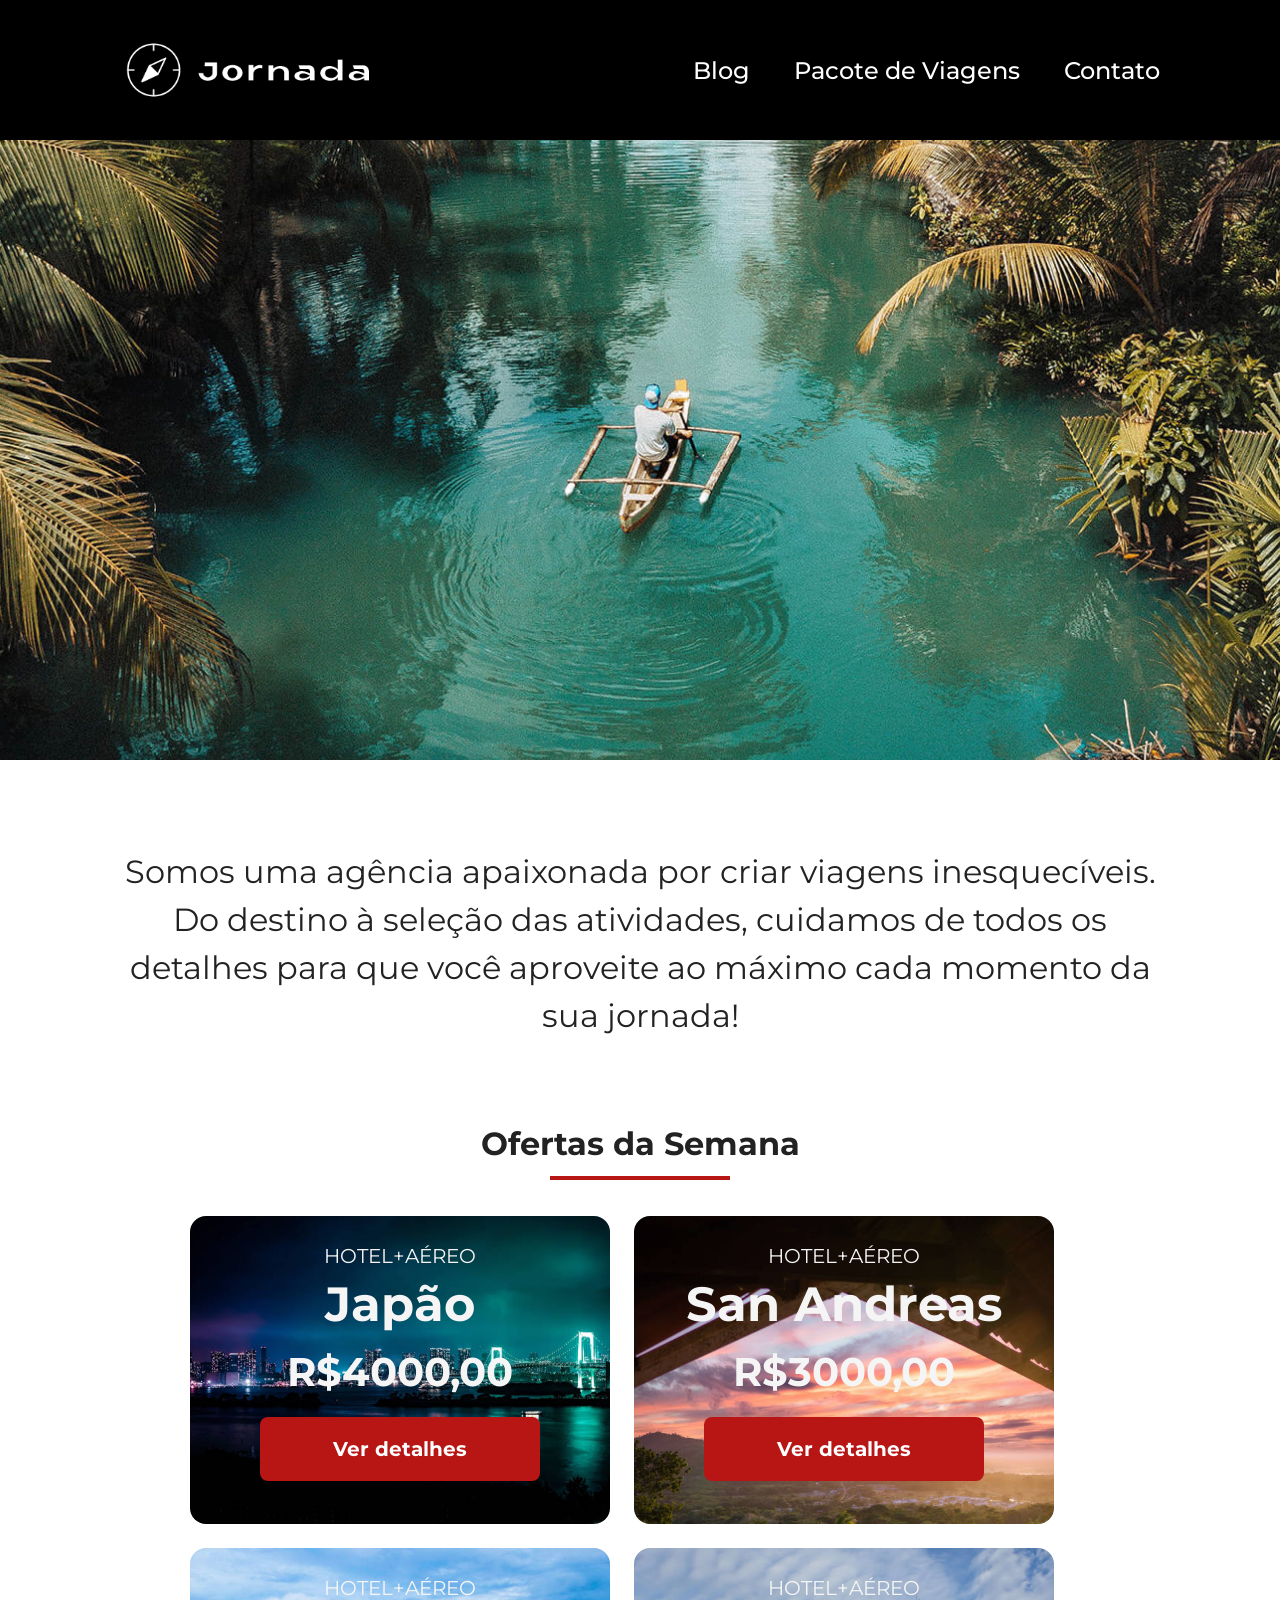
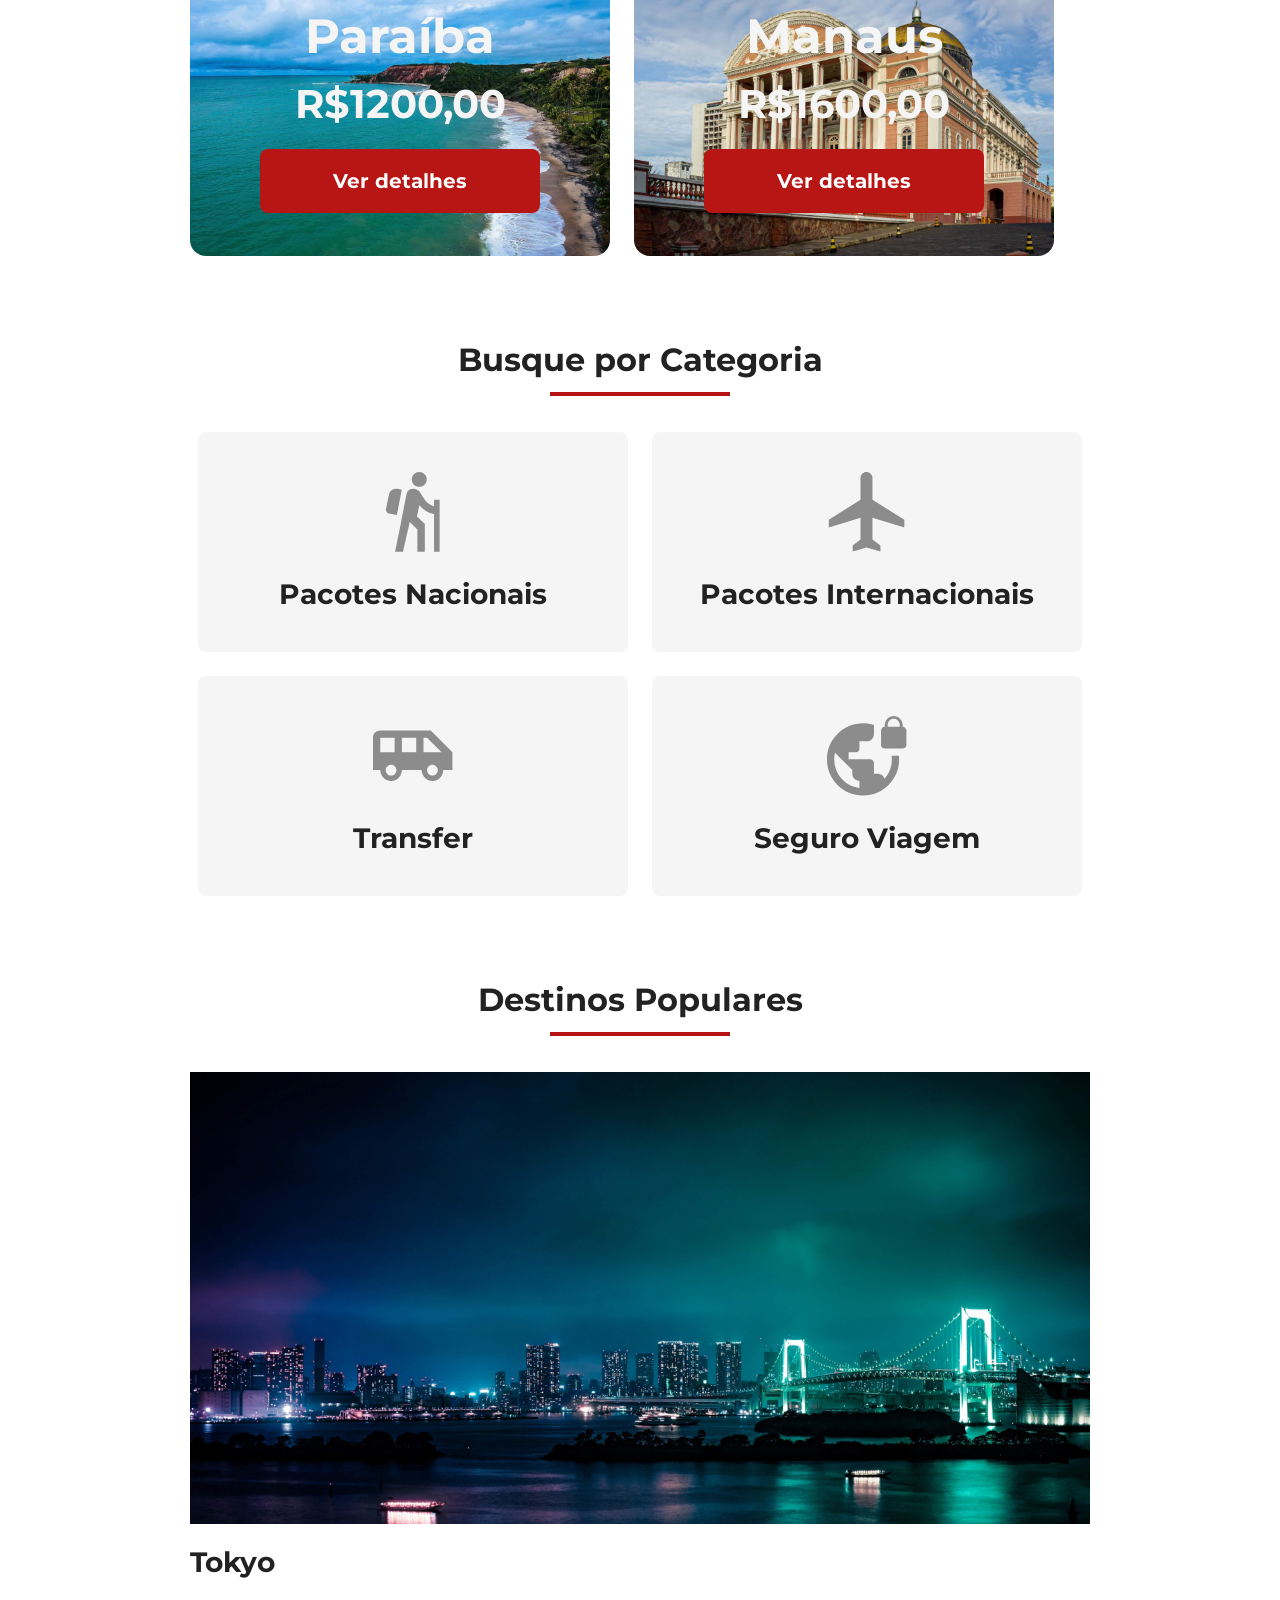
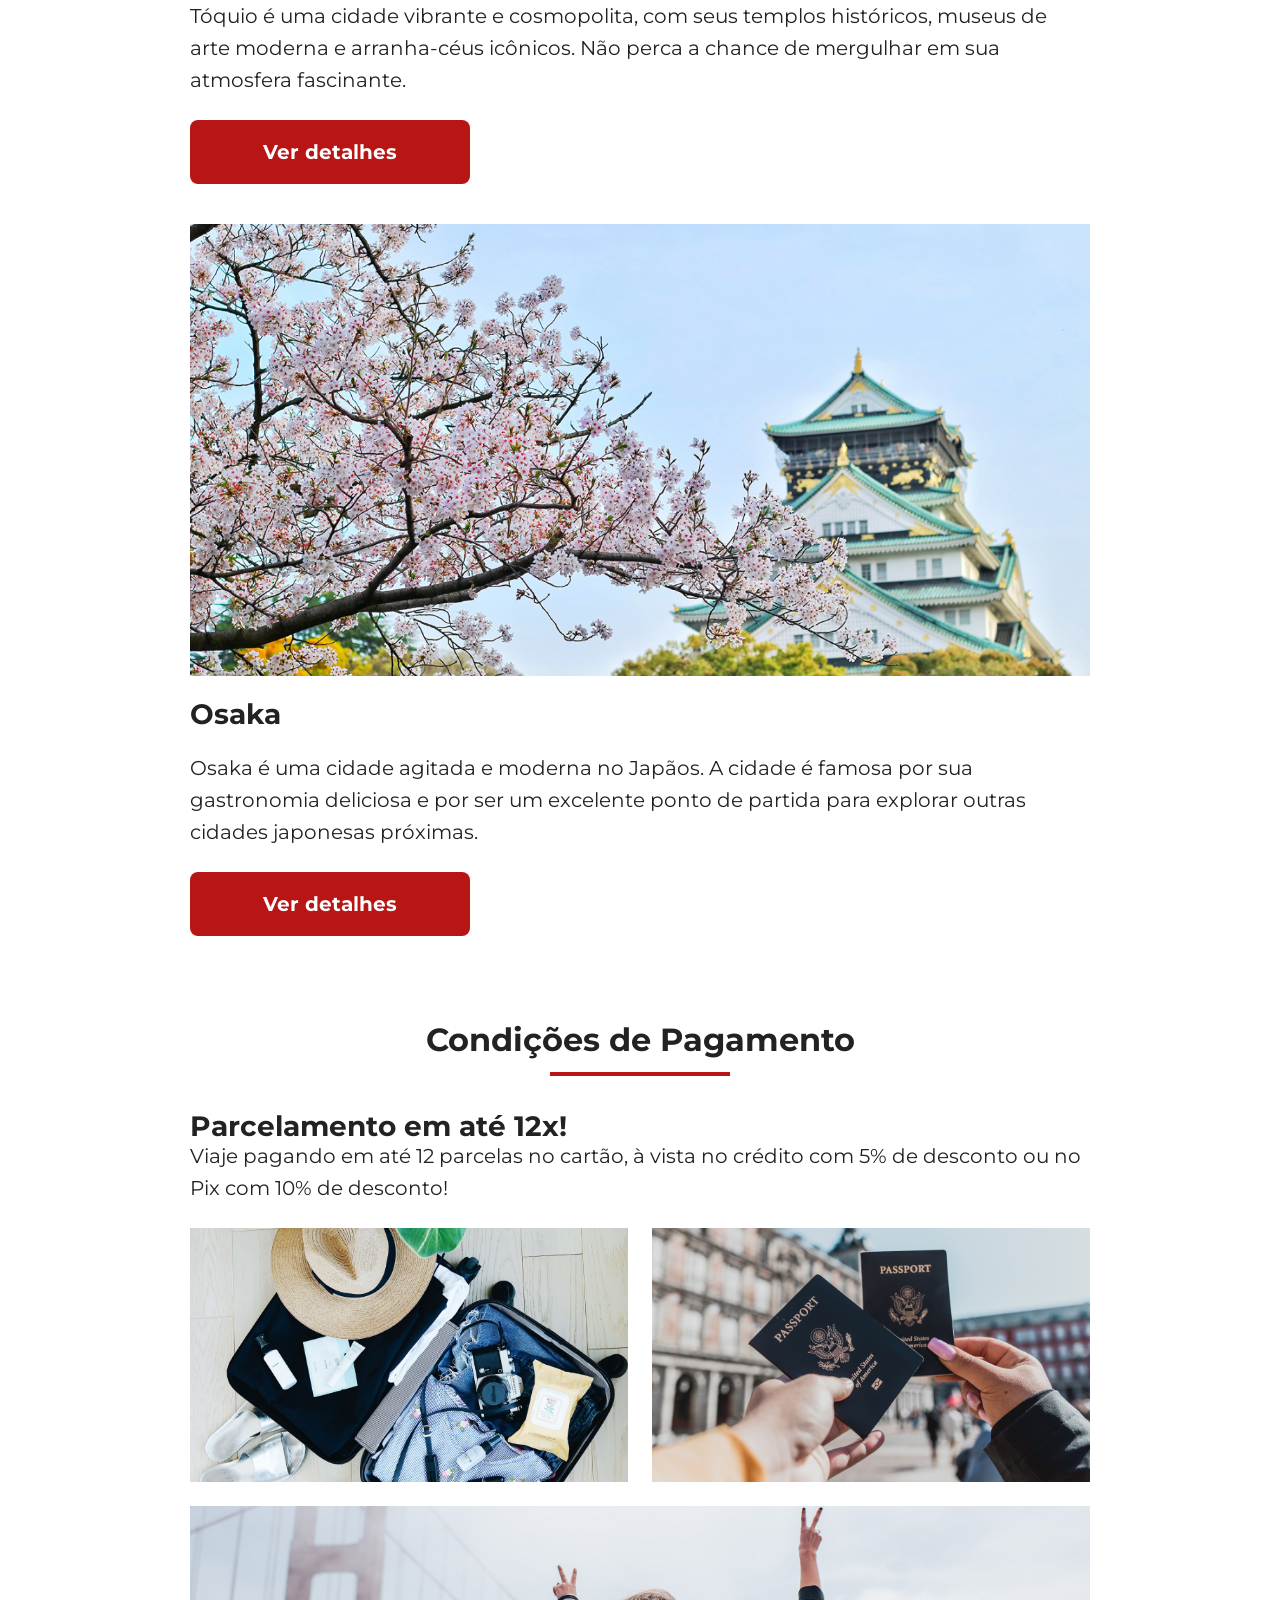
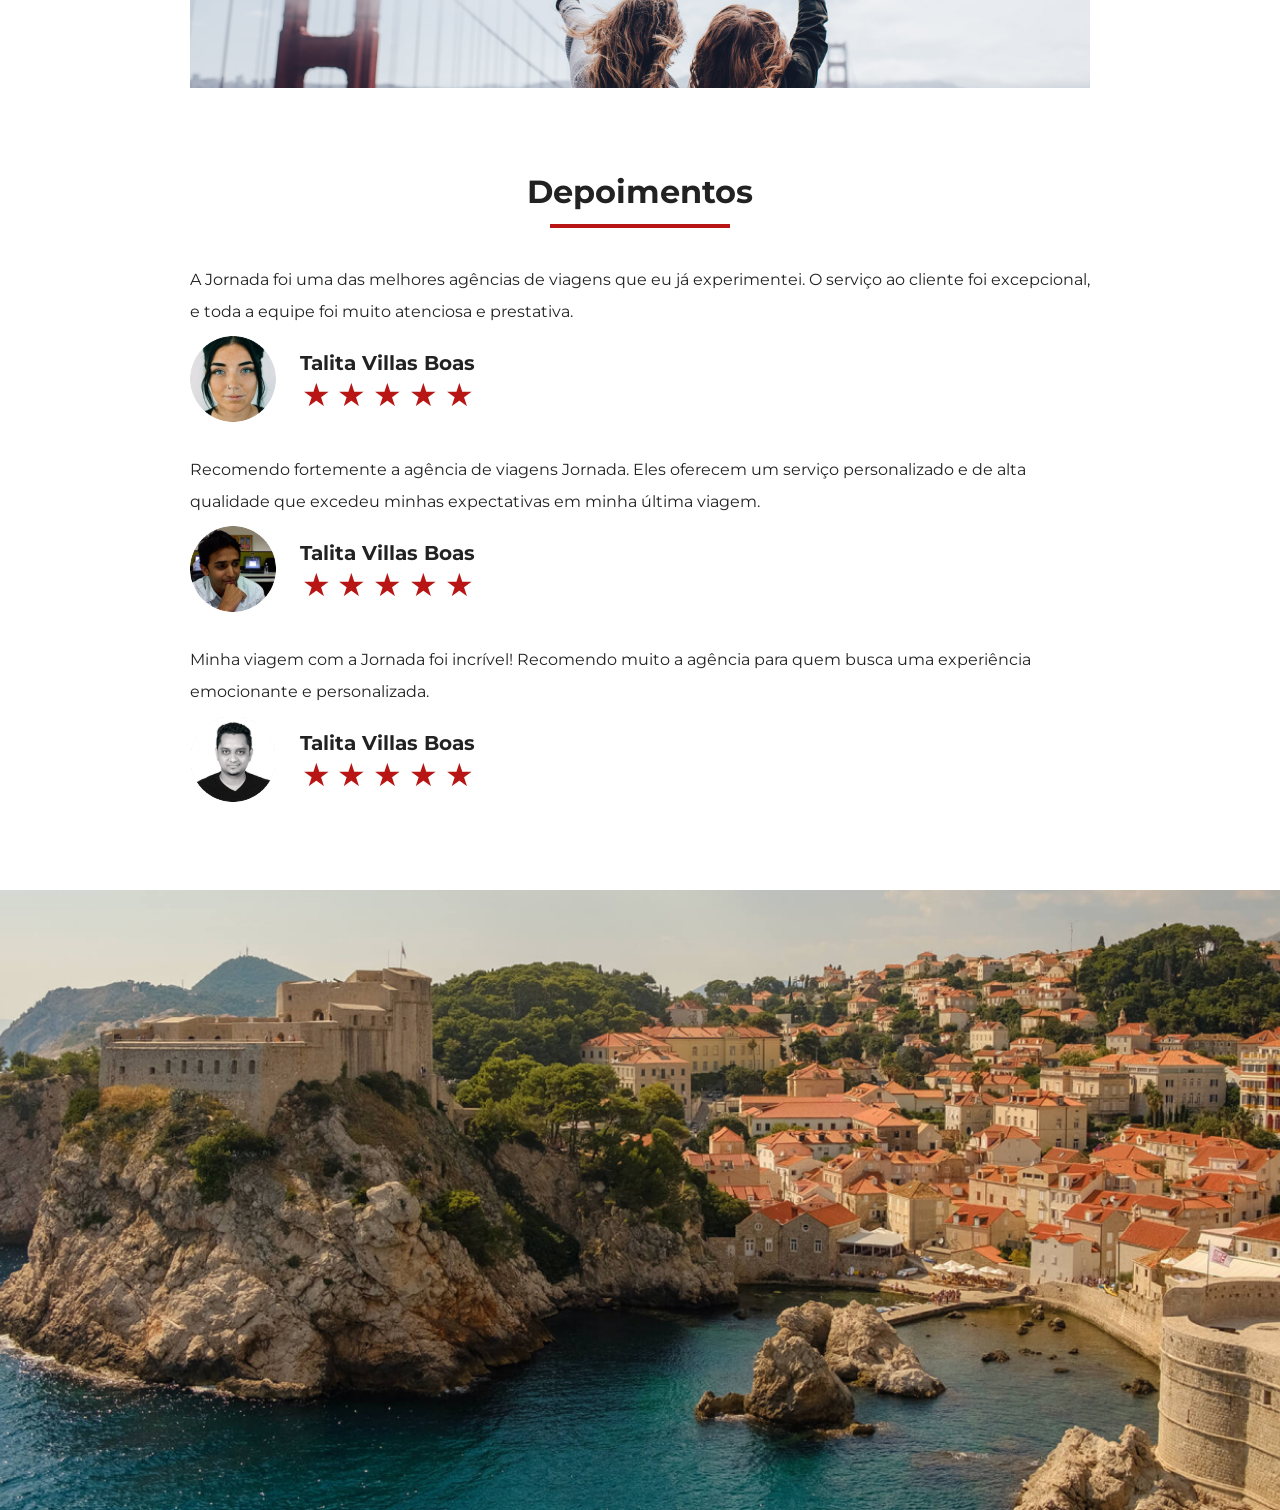
==== index.html @ 683bde2a "Adiciona hero-footer" ====
<!doctype html>
<html lang="pt-br">
  <head>
    <meta charset="UTF-8" />
    <meta name="viewport" content="width=device-width, initial-scale=1.0" />
    <link rel="stylesheet" href="./assets/css/reset.css" />
    <link rel="stylesheet" href="./assets/css/style.css" />
    <title>Jornadas Viagens</title>
  </head>
  <body>
    <header class="main-header">
      <a href="index.html" title="Voltar para a pagina inicial">
        <img
          class="logo-mobile"
          src="./assets/img/header-and-footer/Símbolo_white.png"
          alt="Bussula da logo Jornada Viagens na cor branca"
        />
        <img
          class="logo-desktop"
          src="./assets/img/header-and-footer/Logo-white.png"
          alt="Bussula da logo Jornada Viagens na cor branca"
        />
      </a>
      <div class="navigation-menu">
        <label for="menu"
          ><img src="./assets/img/header-and-footer/Menu-branco.png" alt="Menu"
        /></label>
        <input type="checkbox" id="menu" hidden />
        <nav>
          <ul class="list-links">
            <li>
              <a href="blog.html" target="_blank" title="Acessar Blog">Blog</a>
            </li>
            <li>
              <a
                href="pacotes.html"
                target="_blank"
                title="Acessar Pacotes de Viagens"
                >Pacote de Viagens</a
              >
            </li>
            <li>
              <a href="contato.html" target="_blank" title="Acessar Contato"
                >Contato</a
              >
            </li>
          </ul>
        </nav>
      </div>
    </header>
    <main>
      <section class="hero">
        <div class="hero-img"></div>
        <h2 class="content-text">
          Somos uma agência apaixonada por criar viagens inesquecíveis. Do
          destino à seleção das atividades, cuidamos de todos os detalhes para
          que você aproveite ao máximo cada momento da sua jornada!
        </h2>
      </section>
      <section class="ofertas">
        <div class="section-title">
          <h2>Ofertas da Semana</h2>
          <hr />
        </div>
        <div class="cards-ofertas">
          <article class="cards japao">
            <header>
              <p>HOTEL+AÉREO</p>
              <h3>
                Japão <br />
                <span>R$4000,00</span>
              </h3>
            </header>
            <footer>
              <a href="#" class="button">Ver detalhes</a>
            </footer>
          </article>
          <article class="cards san-andreas">
            <header>
              <p>HOTEL+AÉREO</p>
              <h3>
                San Andreas <br />
                <span>R$3000,00</span>
              </h3>
            </header>
            <footer>
              <a href="#" class="button">Ver detalhes</a>
            </footer>
          </article>
          <article class="cards paraiba">
            <header>
              <p>HOTEL+AÉREO</p>
              <h3>
                Paraíba <br />
                <span>R$1200,00</span>
              </h3>
            </header>
            <footer>
              <a href="#" class="button">Ver detalhes</a>
            </footer>
          </article>
          <article class="cards manaus">
            <header>
              <p>HOTEL+AÉREO</p>
              <h3>
                Manaus <br />
                <span>R$1600,00</span>
              </h3>
            </header>
            <footer>
              <a href="#" class="button">Ver detalhes</a>
            </footer>
          </article>
        </div>
      </section>
      <section class="categorias">
        <div class="section-title">
          <h2>Busque por Categoria</h2>
          <hr />
        </div>
        <div class="section-cards-categoria">
          <a
            href="#"
            target="_blank"
            title="Busque pela categoria Pacotes Nacionais"
          >
            <article class="cards-categorias">
              <img
                src="./assets/img/categorias/icone-pacotes-nacionais.svg"
                alt="Ícone da categoria Pacotes Nacionais"
              />
              <h3 class="content-title">Pacotes Nacionais</h3>
            </article>
          </a>
          <a
            href="#"
            target="_blank"
            title="Busque pela categoria Pacotes Internacionais"
          >
            <article class="cards-categorias">
              <img
                src="./assets/img/categorias/icone-pacotes-interacionais.svg"
                alt="Ícone da categoria Pacotes Internacionais"
              />
              <h3 class="content-title">Pacotes Internacionais</h3>
            </article>
          </a>
          <a href="#" target="_blank" title="Busque pela categoria Transfer">
            <article class="cards-categorias">
              <img
                src="./assets/img/categorias/icone-transfer.svg"
                alt="Ícone da categoria Transfer"
              />
              <h3 class="content-title">Transfer</h3>
            </article>
          </a>
          <a
            href="#"
            target="_blank"
            title="Busque pela categoria Seguro Viagem"
          >
            <article class="cards-categorias">
              <img
                src="./assets/img/categorias/icone-seguro-viagem.svg"
                alt="Ícone da categoria Seguro Viagem"
              />
              <h3 class="content-title">Seguro Viagem</h3>
            </article>
          </a>
        </div>
      </section>
      <section class="destinos">
        <div class="section-title">
          <h2>Destinos Populares</h2>
          <hr />
        </div>
        <div class="section-destinos">
          <div>
            <article>
              <header>
                <div class="destinos-img destinos-img-tokio"></div>
                <h4 class="content-title">Tokyo</h4>
              </header>
              <p class="content-text">
                Tóquio é uma cidade vibrante e cosmopolita, com seus templos
                históricos, museus de arte moderna e arranha-céus icônicos. Não
                perca a chance de mergulhar em sua atmosfera fascinante.
              </p>
              <footer><a href="#" class="button">Ver detalhes</a></footer>
            </article>
          </div>
          <div>
            <article>
              <header>
                <div class="destinos-img destinos-img-osaka"></div>
                <h4 class="content-title">Osaka</h4>
              </header>
              <p class="content-text">
                Osaka é uma cidade agitada e moderna no Japãos. A cidade é
                famosa por sua gastronomia deliciosa e por ser um excelente
                ponto de partida para explorar outras cidades japonesas
                próximas.
              </p>
              <footer><a href="#" class="button">Ver detalhes</a></footer>
            </article>
          </div>
        </div>
      </section>
      <section class="pagamento">
        <div class="section-title">
          <h2>Condições de Pagamento</h2>
          <hr />
        </div>
        <div class="content-conteiner">
          <div class="text-content">
            <h3 class="content-title">Parcelamento em até 12x!</h3>
            <p class="content-text">
              Viaje pagando em até 12 parcelas no cartão, à vista no crédito com
              5% de desconto ou no Pix com 10% de desconto!
            </p>
          </div>
          <div class="img-content">
            <div class="img grid-primeira-linha mala"></div>
            <div class="img grid-primeira-linha passaporte"></div>
            <div class="img pessoas"></div>
          </div>
        </div>
      </section>
      <section class="depoimentos">
        <div class="section-title">
          <h2>Depoimentos</h2>
          <hr />
        </div>
        <div class="container-depoimentos">
          <article>
            <header>
              <p>
                A Jornada foi uma das melhores agências de viagens que eu já
                experimentei. O serviço ao cliente foi excepcional, e toda a
                equipe foi muito atenciosa e prestativa.
              </p>
            </header>
            <footer>
              <img
                src="./assets/img/depoimentos/avatar-talita.jpg"
                alt="foto de perfil da Talita Villas Boas"
              />
              <div class="container-perfil">
                <h4>Talita Villas Boas</h4>
                <div class="avaliacao">
                  <span class="estrelas">★</span>
                  <span class="estrelas">★</span>
                  <span class="estrelas">★</span>
                  <span class="estrelas">★</span>
                  <span class="estrelas">★</span>
                </div>
              </div>
            </footer>
          </article>
          <article>
            <header>
              <p>
                Recomendo fortemente a agência de viagens Jornada. Eles oferecem
                um serviço personalizado e de alta qualidade que excedeu minhas
                expectativas em minha última viagem.
              </p>
            </header>
            <footer>
              <img
                src="./assets/img/depoimentos/avatar-amari.jpg"
                alt="foto de perfil da Amari Salin"
              />
              <div class="container-perfil">
                <h4>Talita Villas Boas</h4>
                <div class="avaliacao">
                  <span class="estrelas">★</span>
                  <span class="estrelas">★</span>
                  <span class="estrelas">★</span>
                  <span class="estrelas">★</span>
                  <span class="estrelas">★</span>
                </div>
              </div>
            </footer>
          </article>
          <article>
            <header>
              <p>
                Minha viagem com a Jornada foi incrível! Recomendo muito a
                agência para quem busca uma experiência emocionante e
                personalizada.
              </p>
            </header>
            <footer>
              <img
                src="./assets/img/depoimentos/avatar-lauro.jpg"
                alt="foto de perfil da Lauro B. Matos"
              />
              <div class="container-perfil">
                <h4>Talita Villas Boas</h4>
                <div class="avaliacao">
                  <span class="estrelas">★</span>
                  <span class="estrelas">★</span>
                  <span class="estrelas">★</span>
                  <span class="estrelas">★</span>
                  <span class="estrelas">★</span>
                </div>
              </div>
            </footer>
          </article>
        </div>
      </section>
      <section class="hero">
        <div class="hero-img hero-footer"></div>
      </section>
    </main>
  </body>
</html>
---- assets/css/style.css ----
@import url(./reset.css);
@import url(./global.css);
@import url(./header.css);
@import url(./hero.css);
@import url(./ofertas.css);
@import url(./categorias.css);
@import url(./destinos.css);
@import url(./pagamento.css);
@import url(./depoimentos.css);
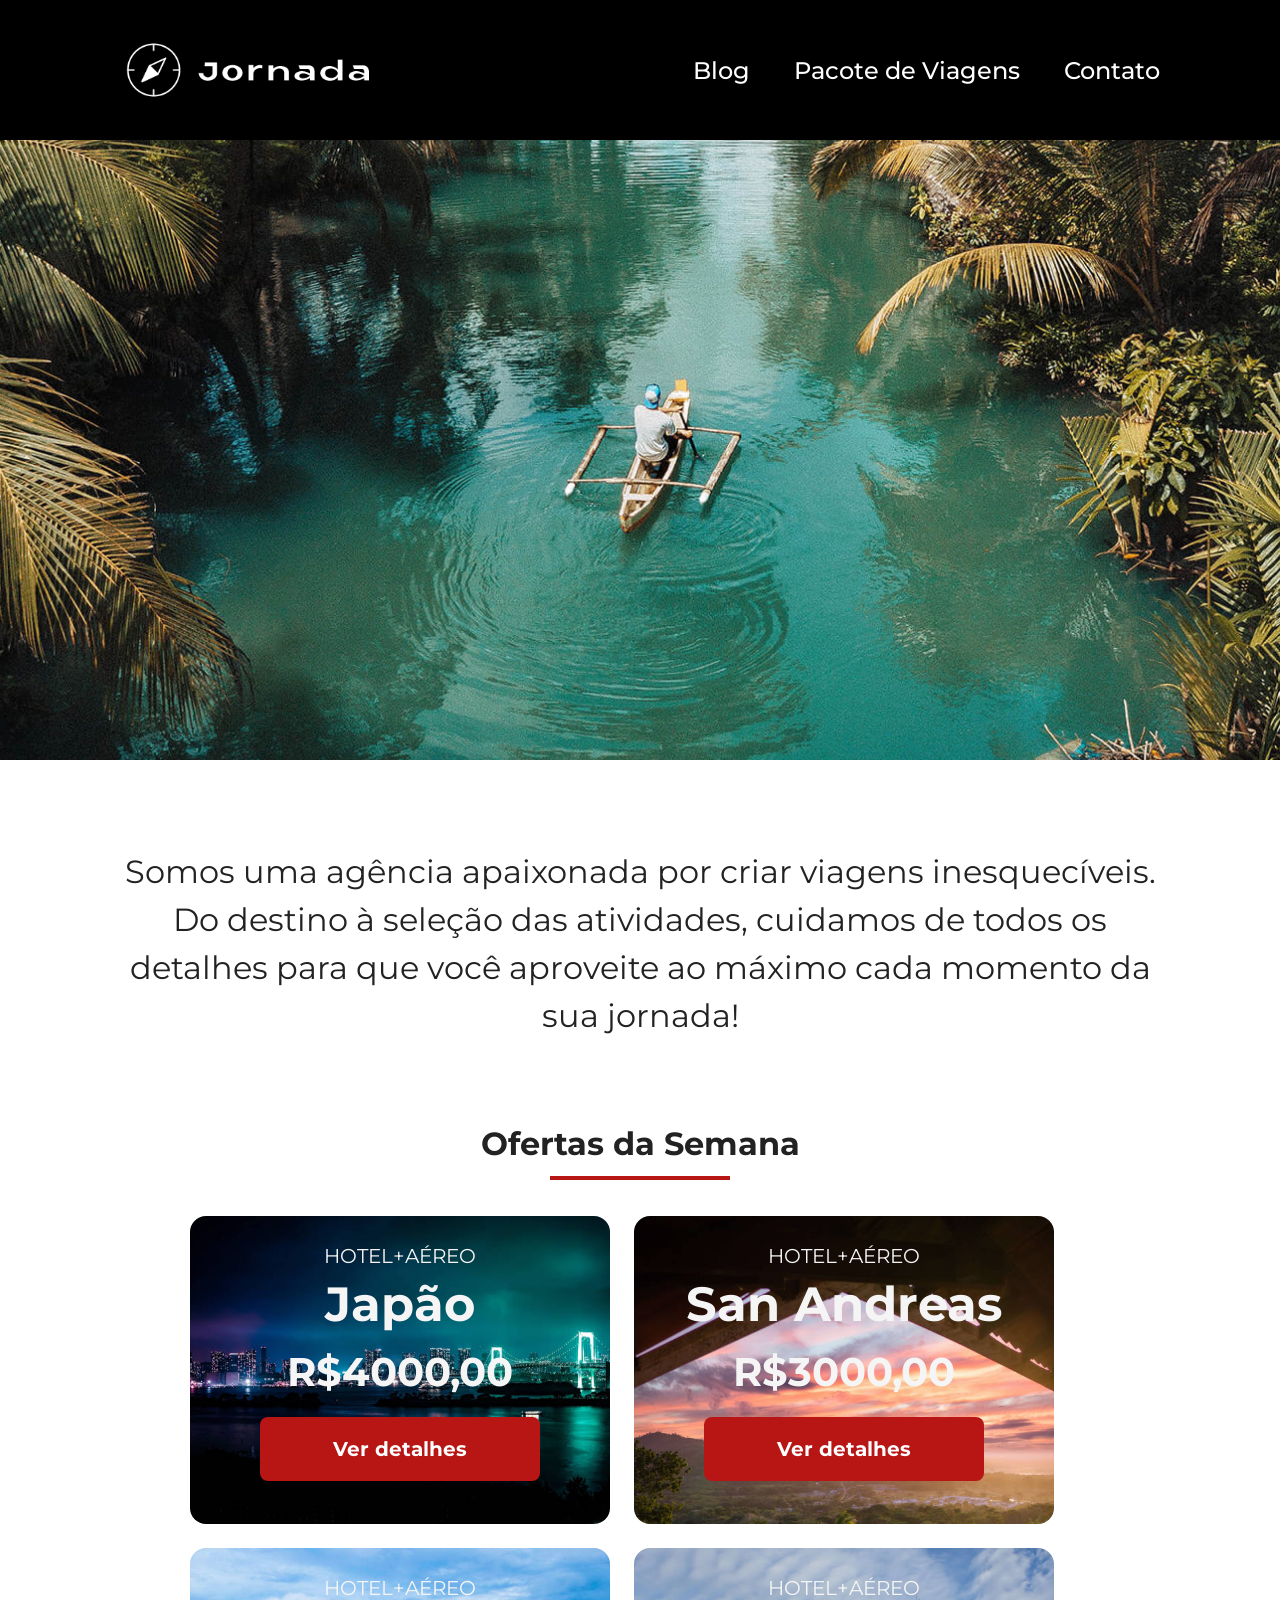
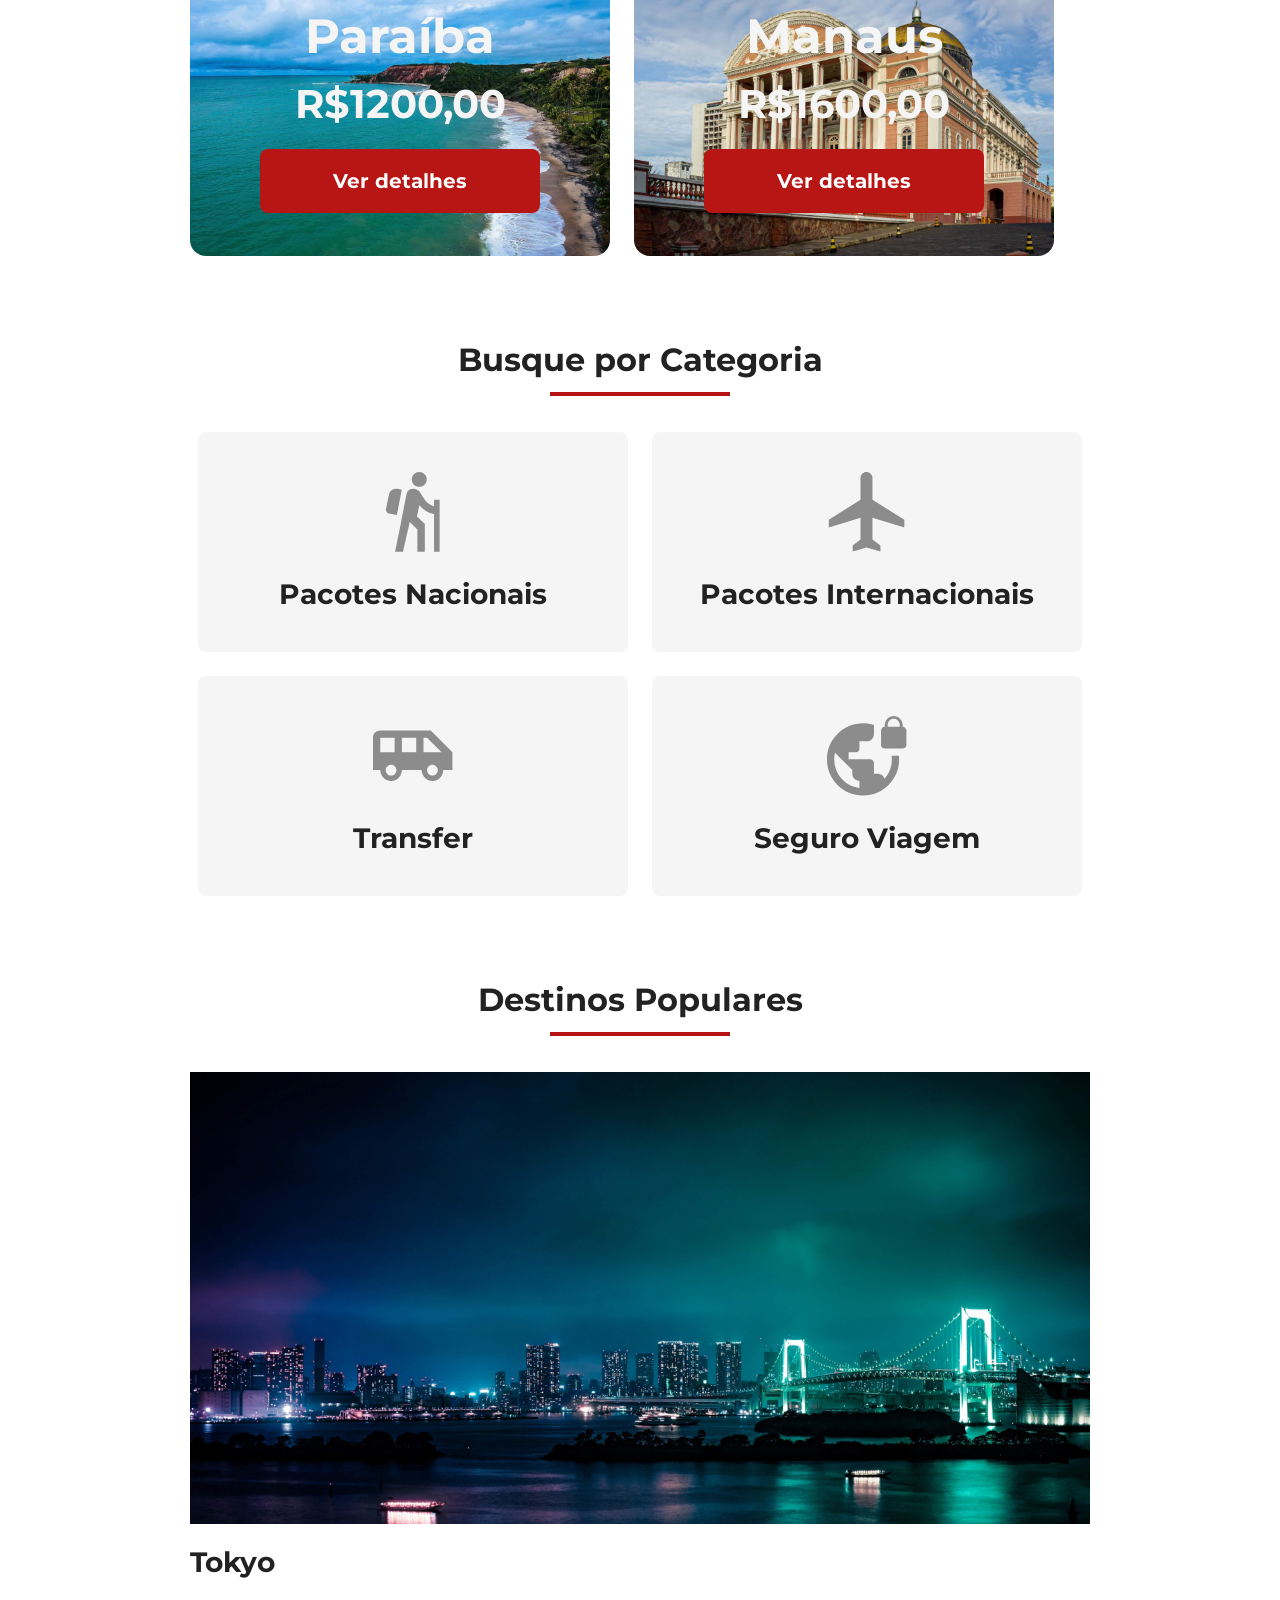
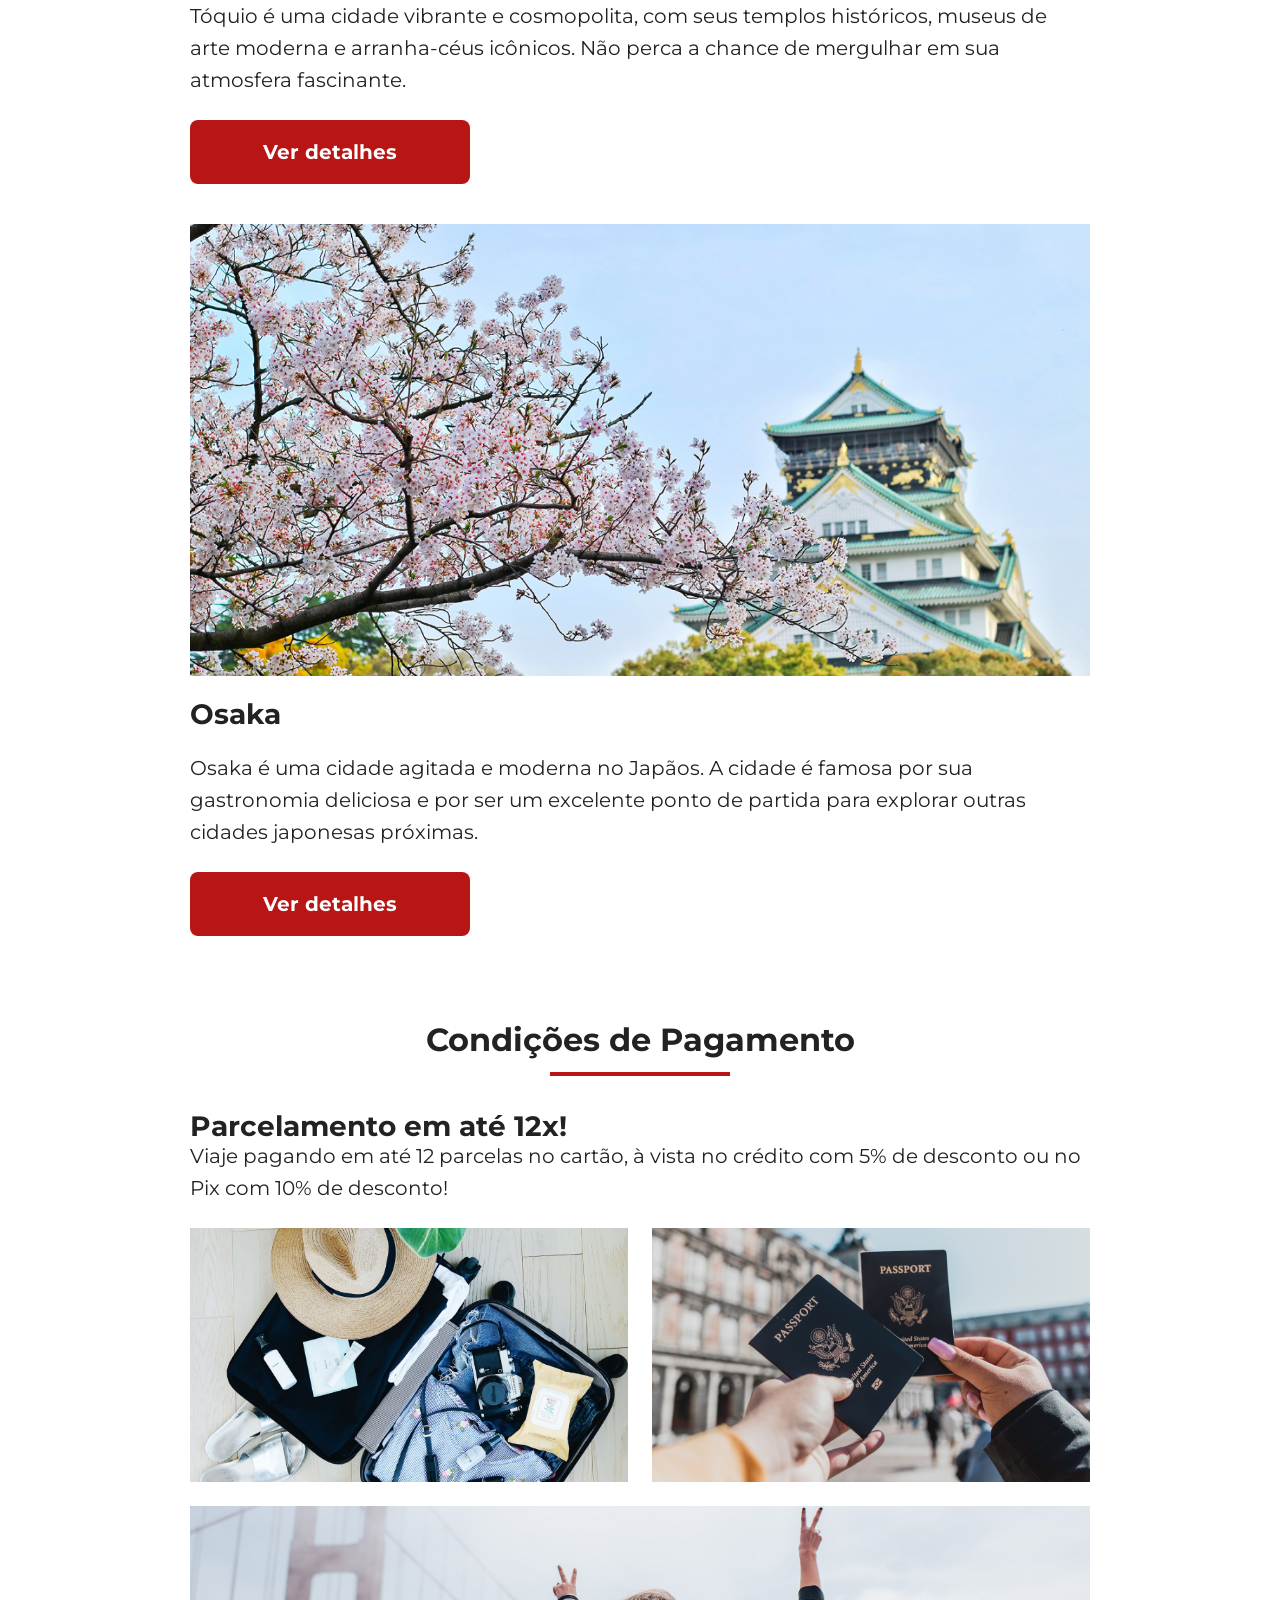
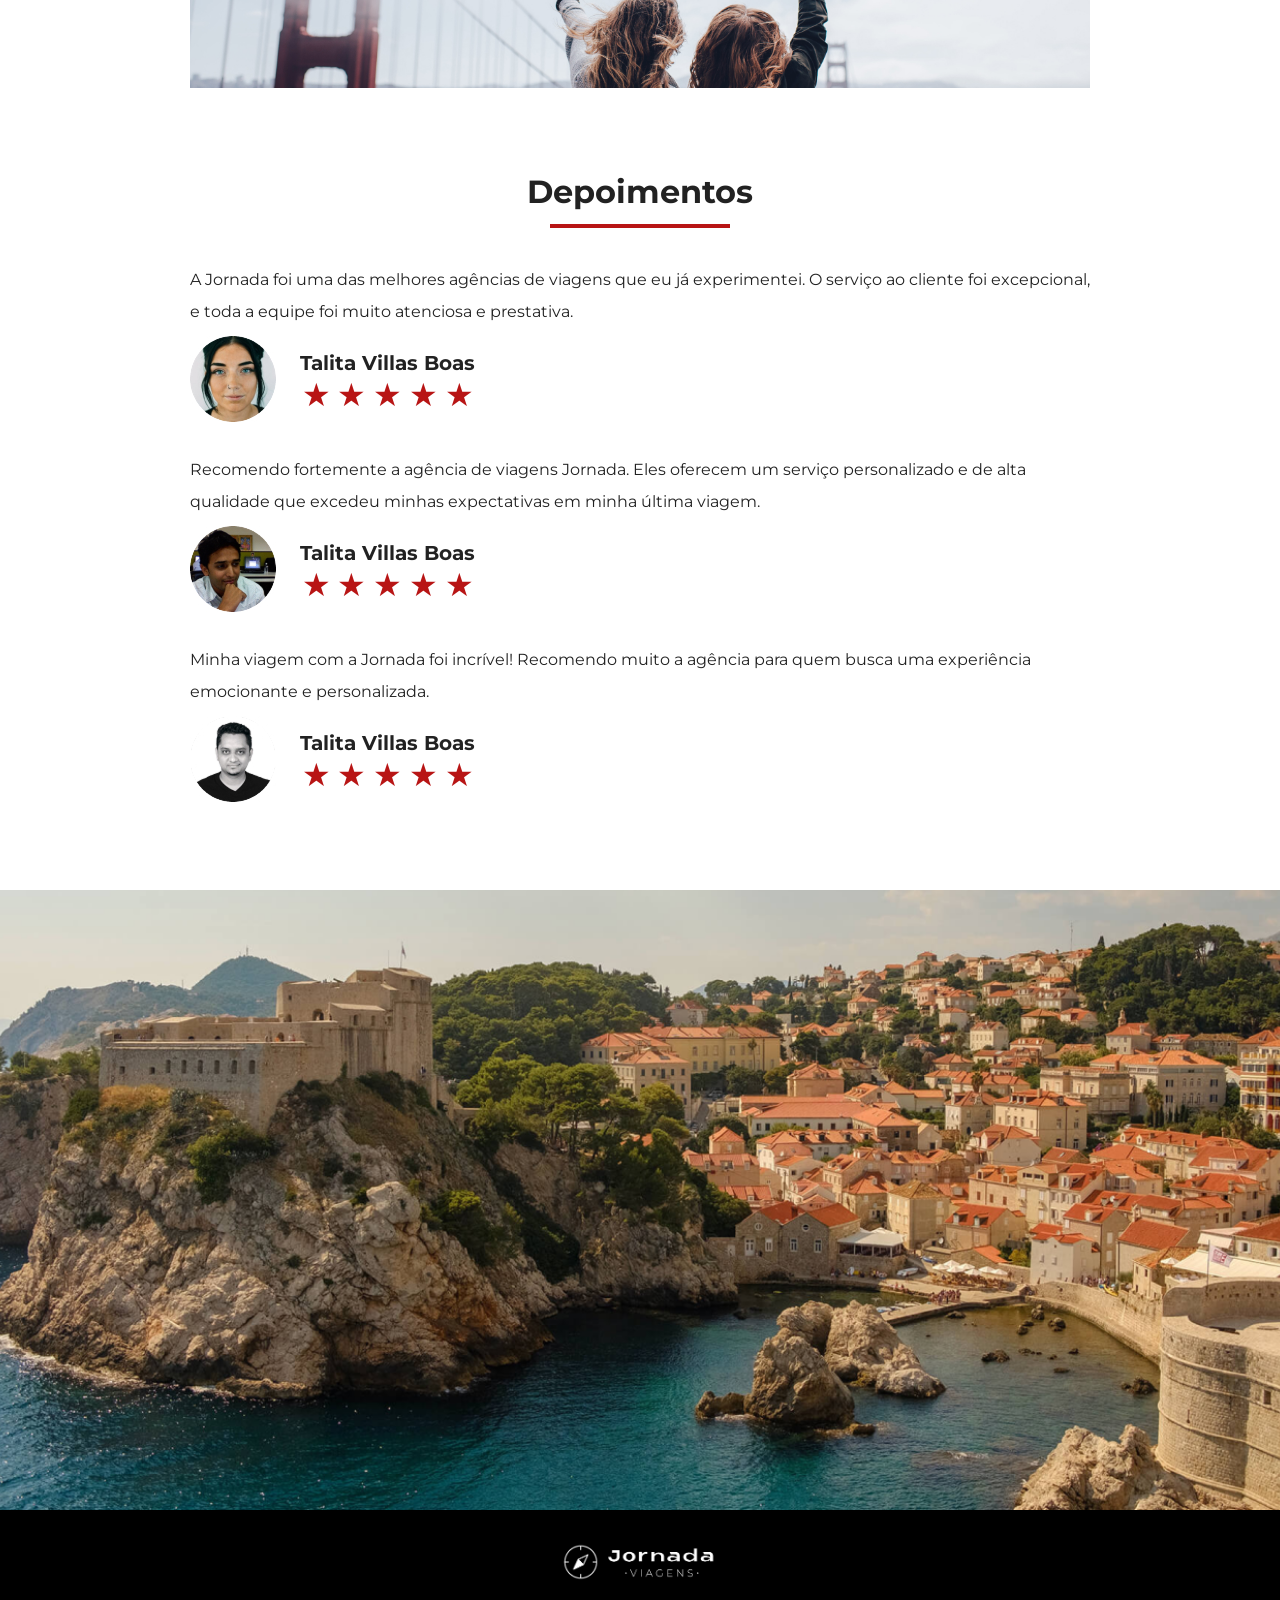
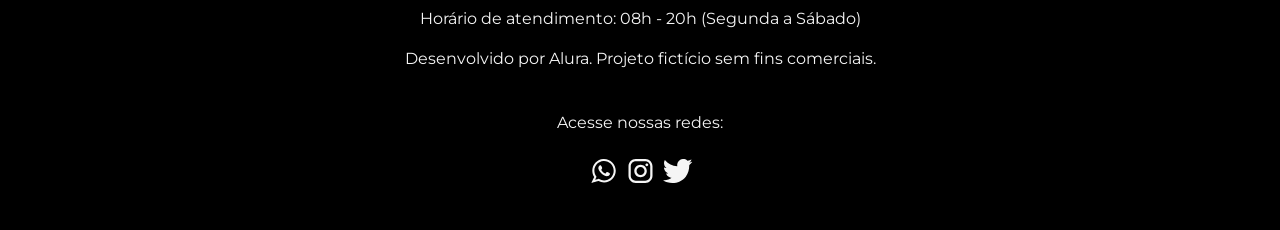
==== commit 7b0e01cb: "Adiciona html e css do footer" ====
--- a/index.html
+++ b/index.html
@@ -313,5 +313,35 @@
         <div class="hero-img hero-footer"></div>
       </section>
     </main>
+    <footer class="main-footer">
+      <div class="atendimento-e-atribuicao">
+        <img
+          src="./assets/img/header-and-footer/Logo-branco-com-tagline.png"
+          alt="Logo branca da Jornadas Viagens"
+        />
+        <p>Horário de atendimento: 08h - 20h (Segunda a Sábado)</p>
+        <p>Desenvolvido por Alura. Projeto fictício sem fins comerciais.</p>
+      </div>
+      <div class="redes-sociais">
+        <p>Acesse nossas redes:</p>
+        <div class="redes-sociais-links">
+          <a href="#"
+            ><img
+              src="./assets/img/header-and-footer/Whatsapp.svg"
+              alt="Botão para acessar nosso Whatsapp"
+          /></a>
+          <a href="#"
+            ><img
+              src="./assets/img/header-and-footer/Instragam.svg"
+              alt="Botão para acessa nosso Instragam"
+          /></a>
+          <a href="#"
+            ><img
+              src="./assets/img/header-and-footer/Twiter.svg"
+              alt="Botão para acessar nosso Twiter"
+          /></a>
+        </div>
+      </div>
+    </footer>
   </body>
 </html>
--- a/assets/css/style.css
+++ b/assets/css/style.css
@@ -7,3 +7,4 @@
 @import url(./destinos.css);
 @import url(./pagamento.css);
 @import url(./depoimentos.css);
+@import url(./footer.css);
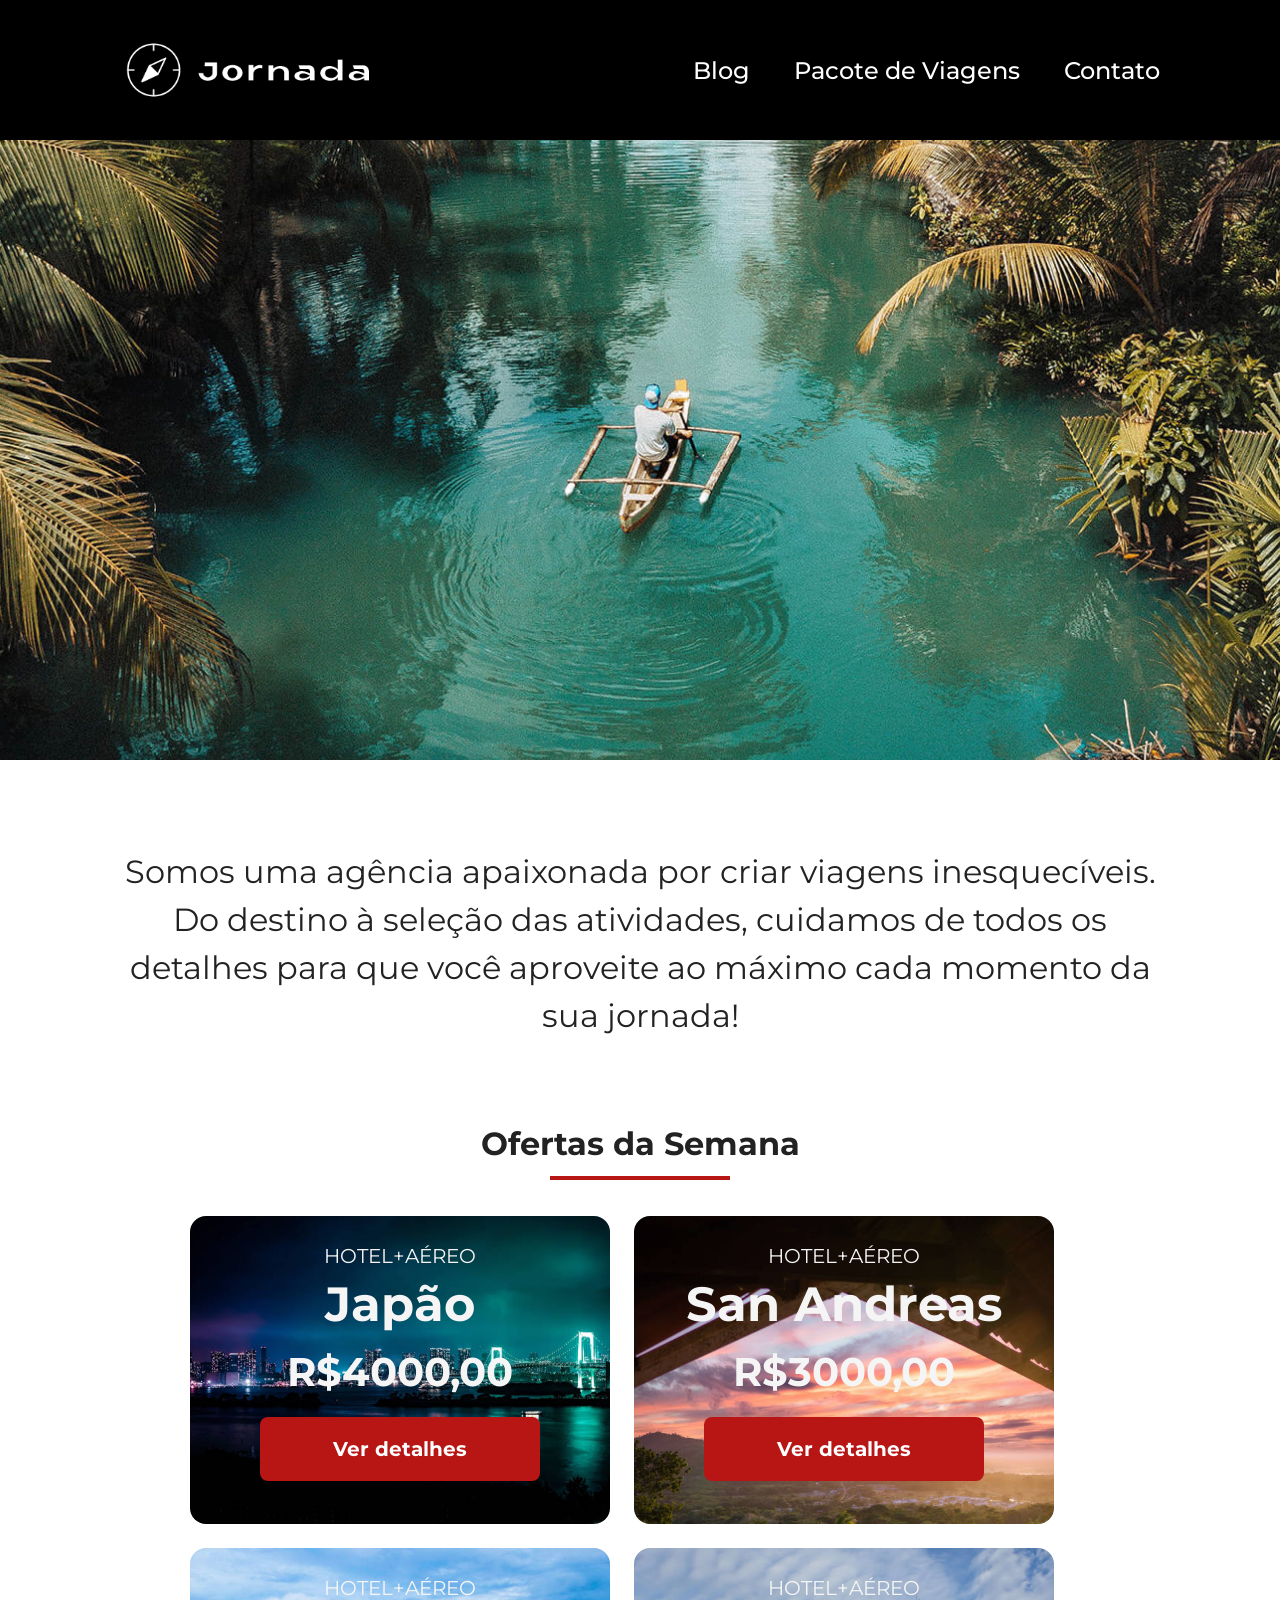
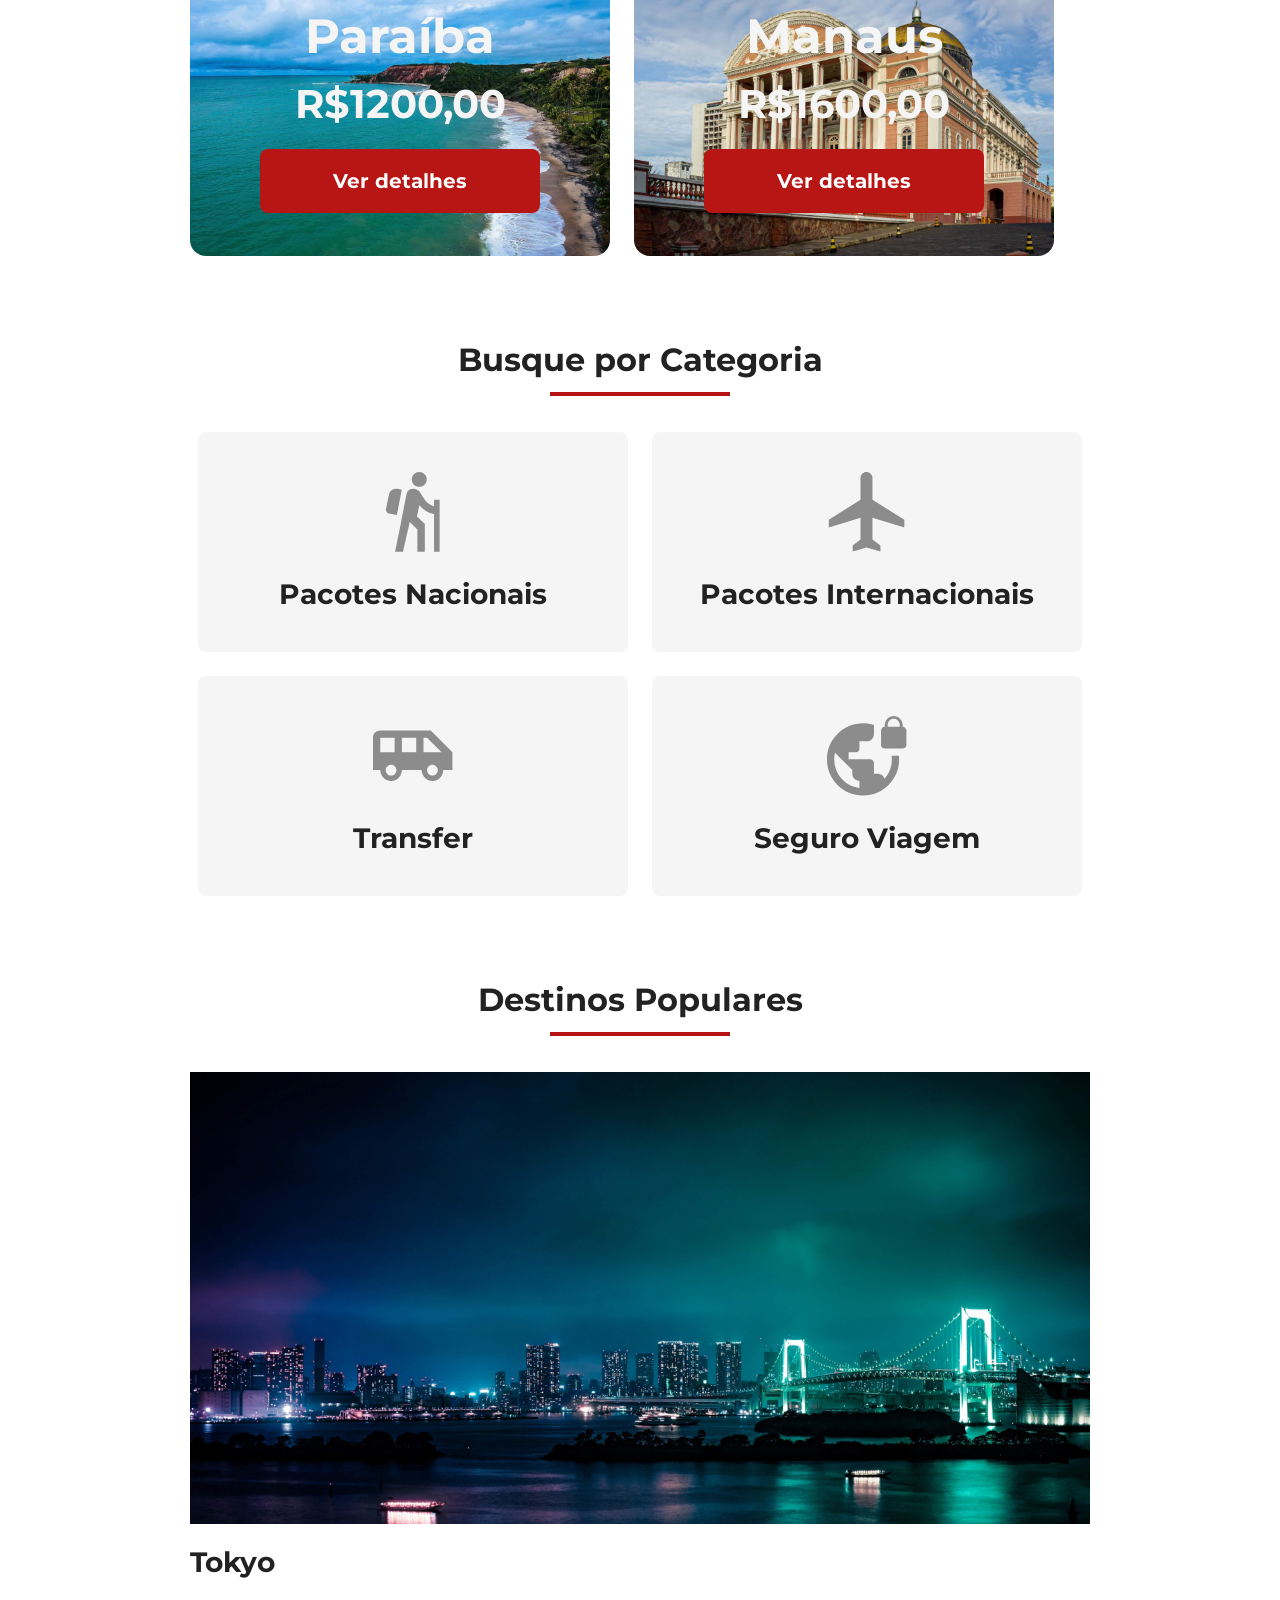
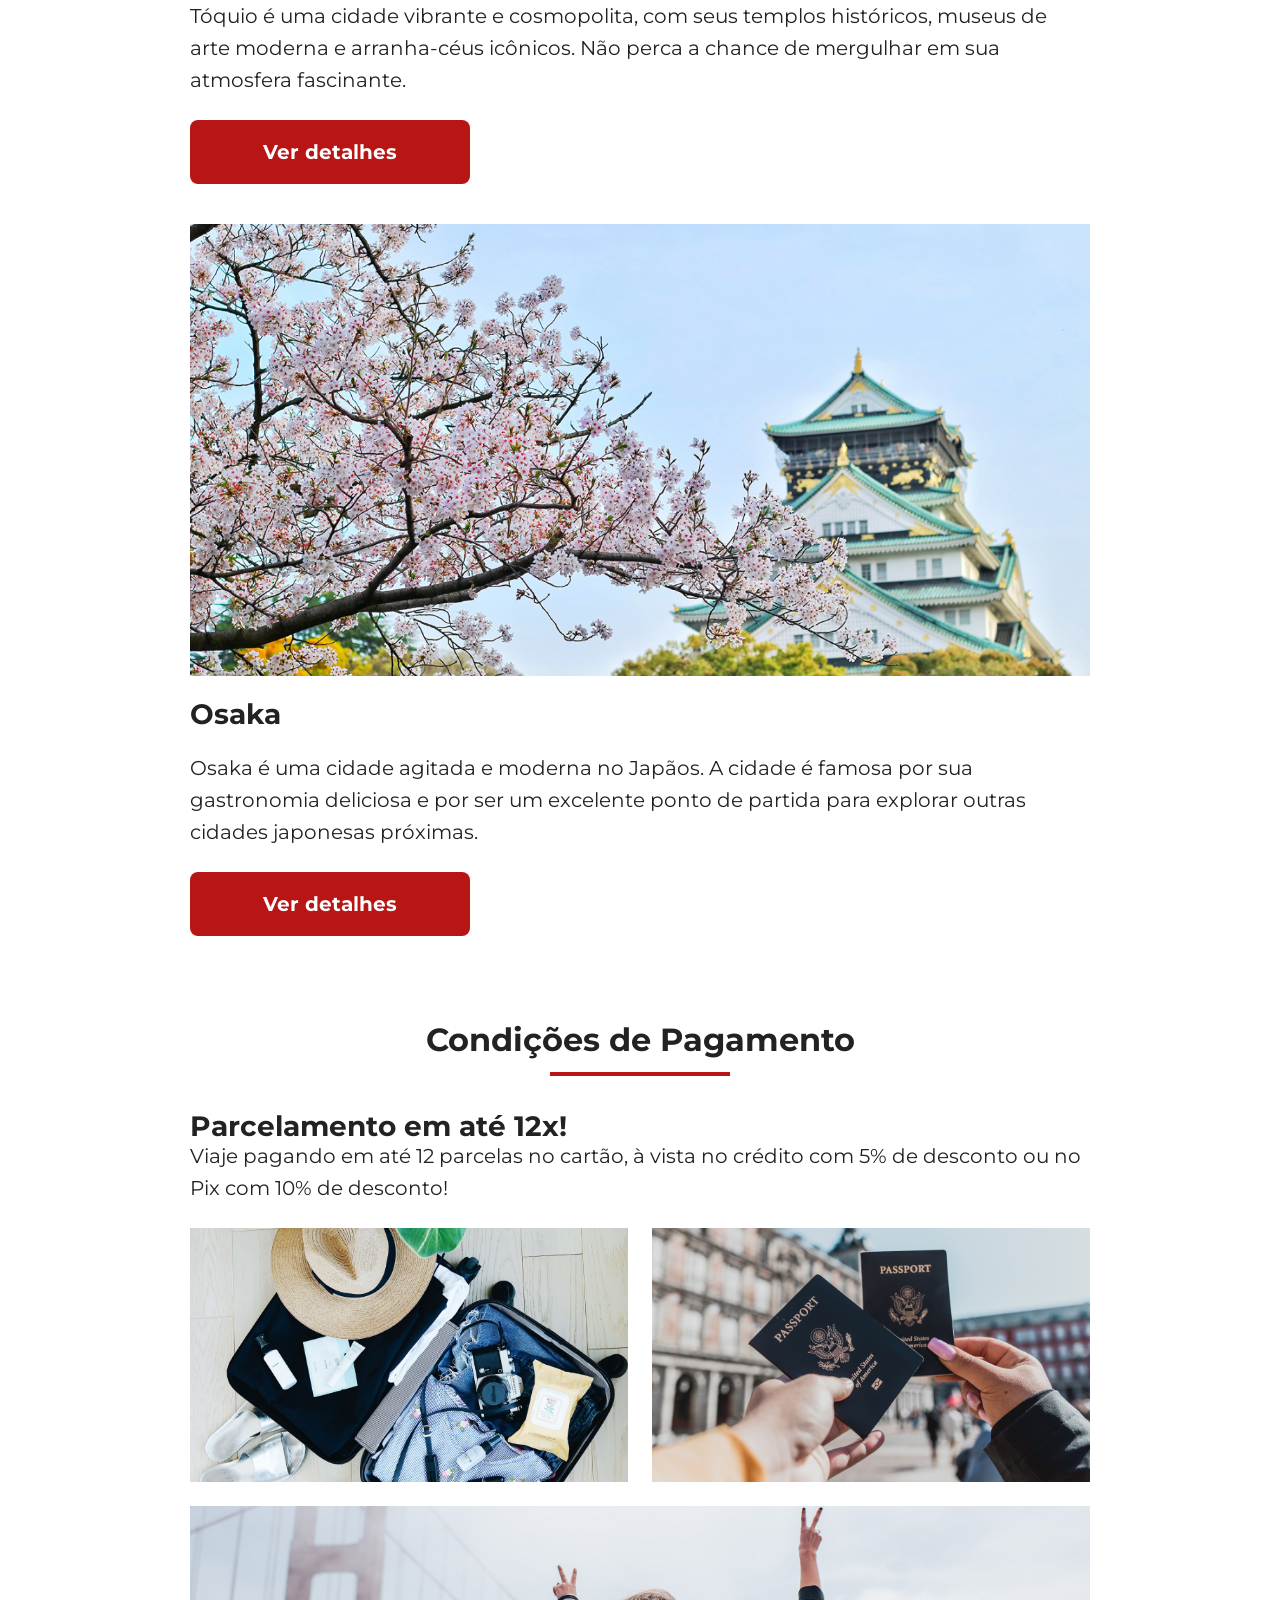
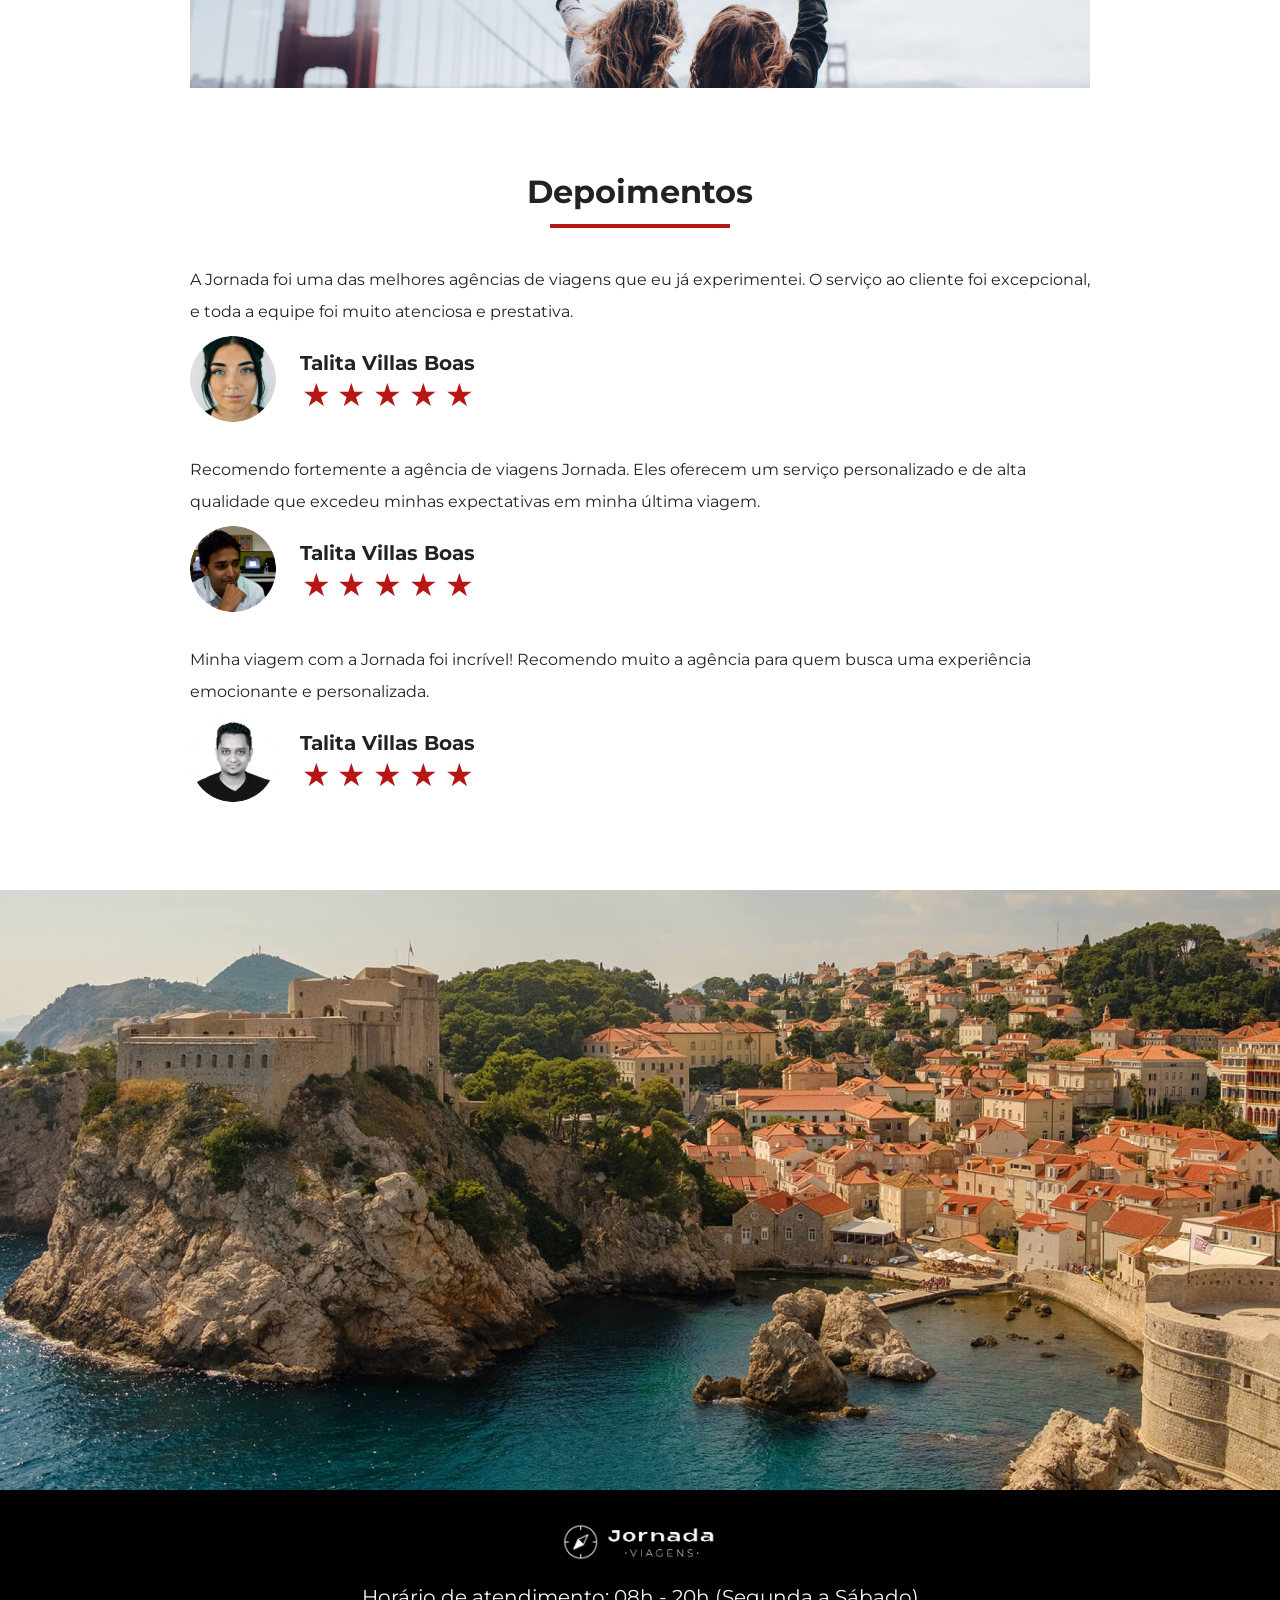
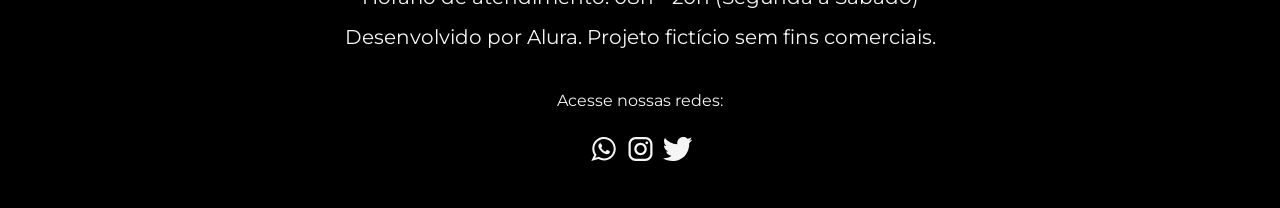
==== commit 0384eacf: "Corrige erros de acessibilidade e estilos no footer e hero-footer" ====
--- a/index.html
+++ b/index.html
@@ -325,20 +325,20 @@
       <div class="redes-sociais">
         <p>Acesse nossas redes:</p>
         <div class="redes-sociais-links">
-          <a href="#"
+          <a href="#" target="_blank" title="Botão para acessar nosso Whatsapp"
             ><img
               src="./assets/img/header-and-footer/Whatsapp.svg"
-              alt="Botão para acessar nosso Whatsapp"
+              alt="Logo do WhatsApp branca"
           /></a>
-          <a href="#"
+          <a href="#" target="_blank" title="Botão para acessa nosso Instragam"
             ><img
-              src="./assets/img/header-and-footer/Instragam.svg"
-              alt="Botão para acessa nosso Instragam"
+              src="./assets/img/header-and-footer/Instagam.svg"
+              alt="Logo do Instagam branca"
           /></a>
-          <a href="#"
+          <a href="#" target="_blank" title="Botão para acessar nosso Twitter"
             ><img
-              src="./assets/img/header-and-footer/Twiter.svg"
-              alt="Botão para acessar nosso Twiter"
+              src="./assets/img/header-and-footer/Twitter.svg"
+              alt="Logo do Twitter branca"
           /></a>
         </div>
       </div>
